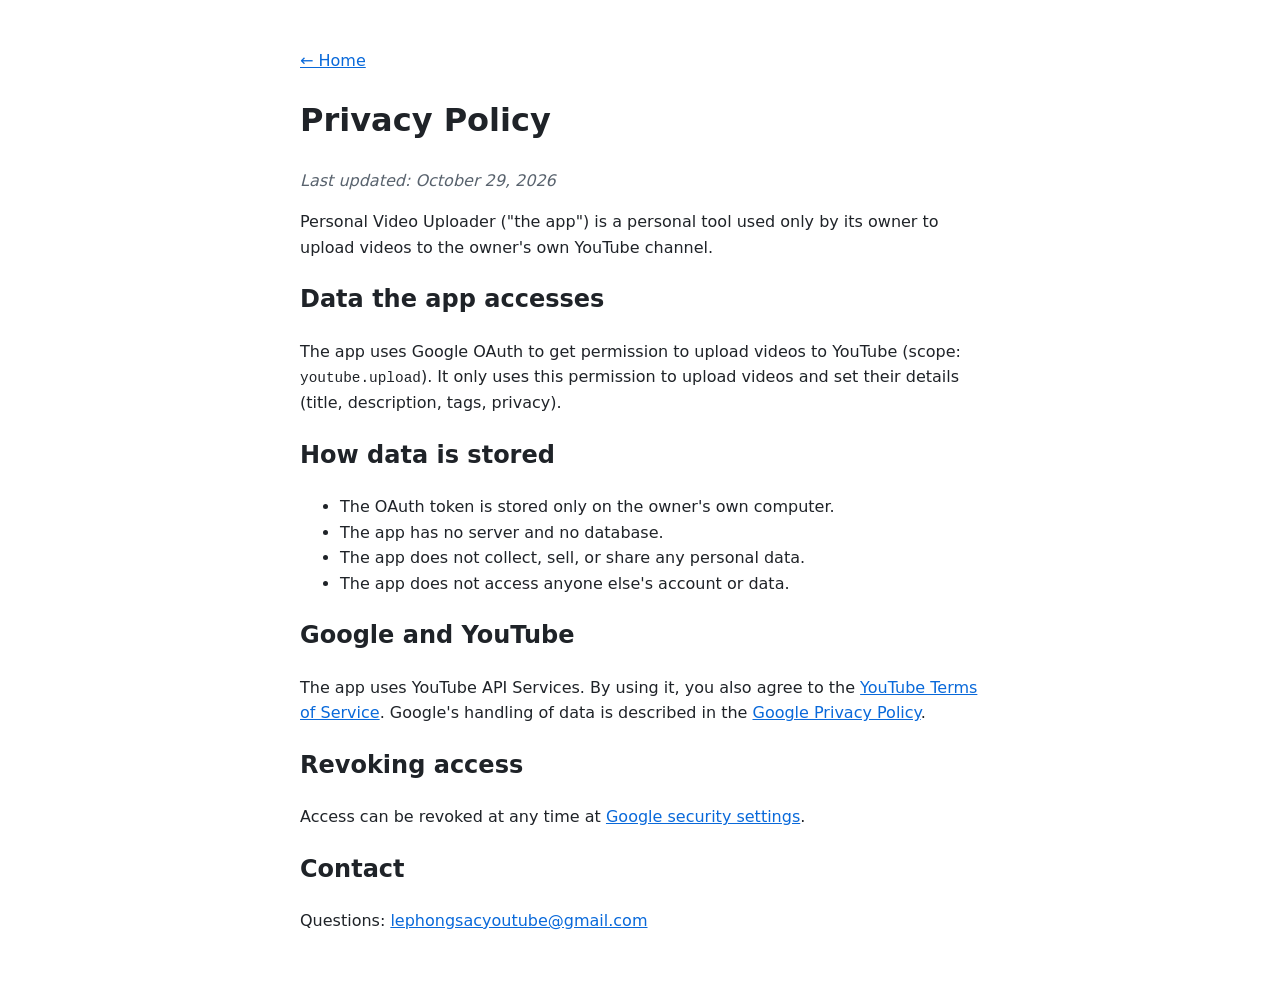
==== privacy.html @ 396a98a4 "Add homepage, privacy policy and terms pages Co-Authored-By: Claude Opus 5.5 <noreply@anthropic.com>" ====
<!doctype html>
<html lang="en">
<head>
<meta charset="utf-8">
<meta name="viewport" content="width=device-width, initial-scale=1">
<title>Privacy Policy</title>
<link rel="stylesheet" href="style.css">
</head>
<body>
<main>
  <p><a href="index.html">← Home</a></p>
  <h1>Privacy Policy</h1>
  <p><em>Last updated: October 29, 2026</em></p>

  <p>Personal Video Uploader ("the app") is a personal tool used only by its owner to upload videos to the owner's own YouTube channel.</p>

  <h2>Data the app accesses</h2>
  <p>The app uses Google OAuth to get permission to upload videos to YouTube (scope: <code>youtube.upload</code>). It only uses this permission to upload videos and set their details (title, description, tags, privacy).</p>

  <h2>How data is stored</h2>
  <ul>
    <li>The OAuth token is stored only on the owner's own computer.</li>
    <li>The app has no server and no database.</li>
    <li>The app does not collect, sell, or share any personal data.</li>
    <li>The app does not access anyone else's account or data.</li>
  </ul>

  <h2>Google and YouTube</h2>
  <p>The app uses YouTube API Services. By using it, you also agree to the <a href="https://www.youtube.com/t/terms">YouTube Terms of Service</a>. Google's handling of data is described in the <a href="https://policies.google.com/privacy">Google Privacy Policy</a>.</p>

  <h2>Revoking access</h2>
  <p>Access can be revoked at any time at <a href="https://myaccount.google.com/permissions">Google security settings</a>.</p>

  <h2>Contact</h2>
  <p>Questions: <a href="mailto:lephongsacyoutube@gmail.com">lephongsacyoutube@gmail.com</a></p>
</main>
</body>
</html>
---- style.css ----
:root {
  --bg: #ffffff;
  --text: #1f2328;
  --muted: #59636e;
  --link: #0969da;
}
@media (prefers-color-scheme: dark) {
  :root {
    --bg: #0d1117;
    --text: #e6edf3;
    --muted: #9198a1;
    --link: #4493f8;
  }
}
body {
  margin: 0;
  background: var(--bg);
  color: var(--text);
  font: 16px/1.6 system-ui, -apple-system, "Segoe UI", sans-serif;
}
main {
  max-width: 680px;
  margin: 0 auto;
  padding: 32px 16px;
}
a { color: var(--link); }
em { color: var(--muted); }
code { font-size: 0.9em; }
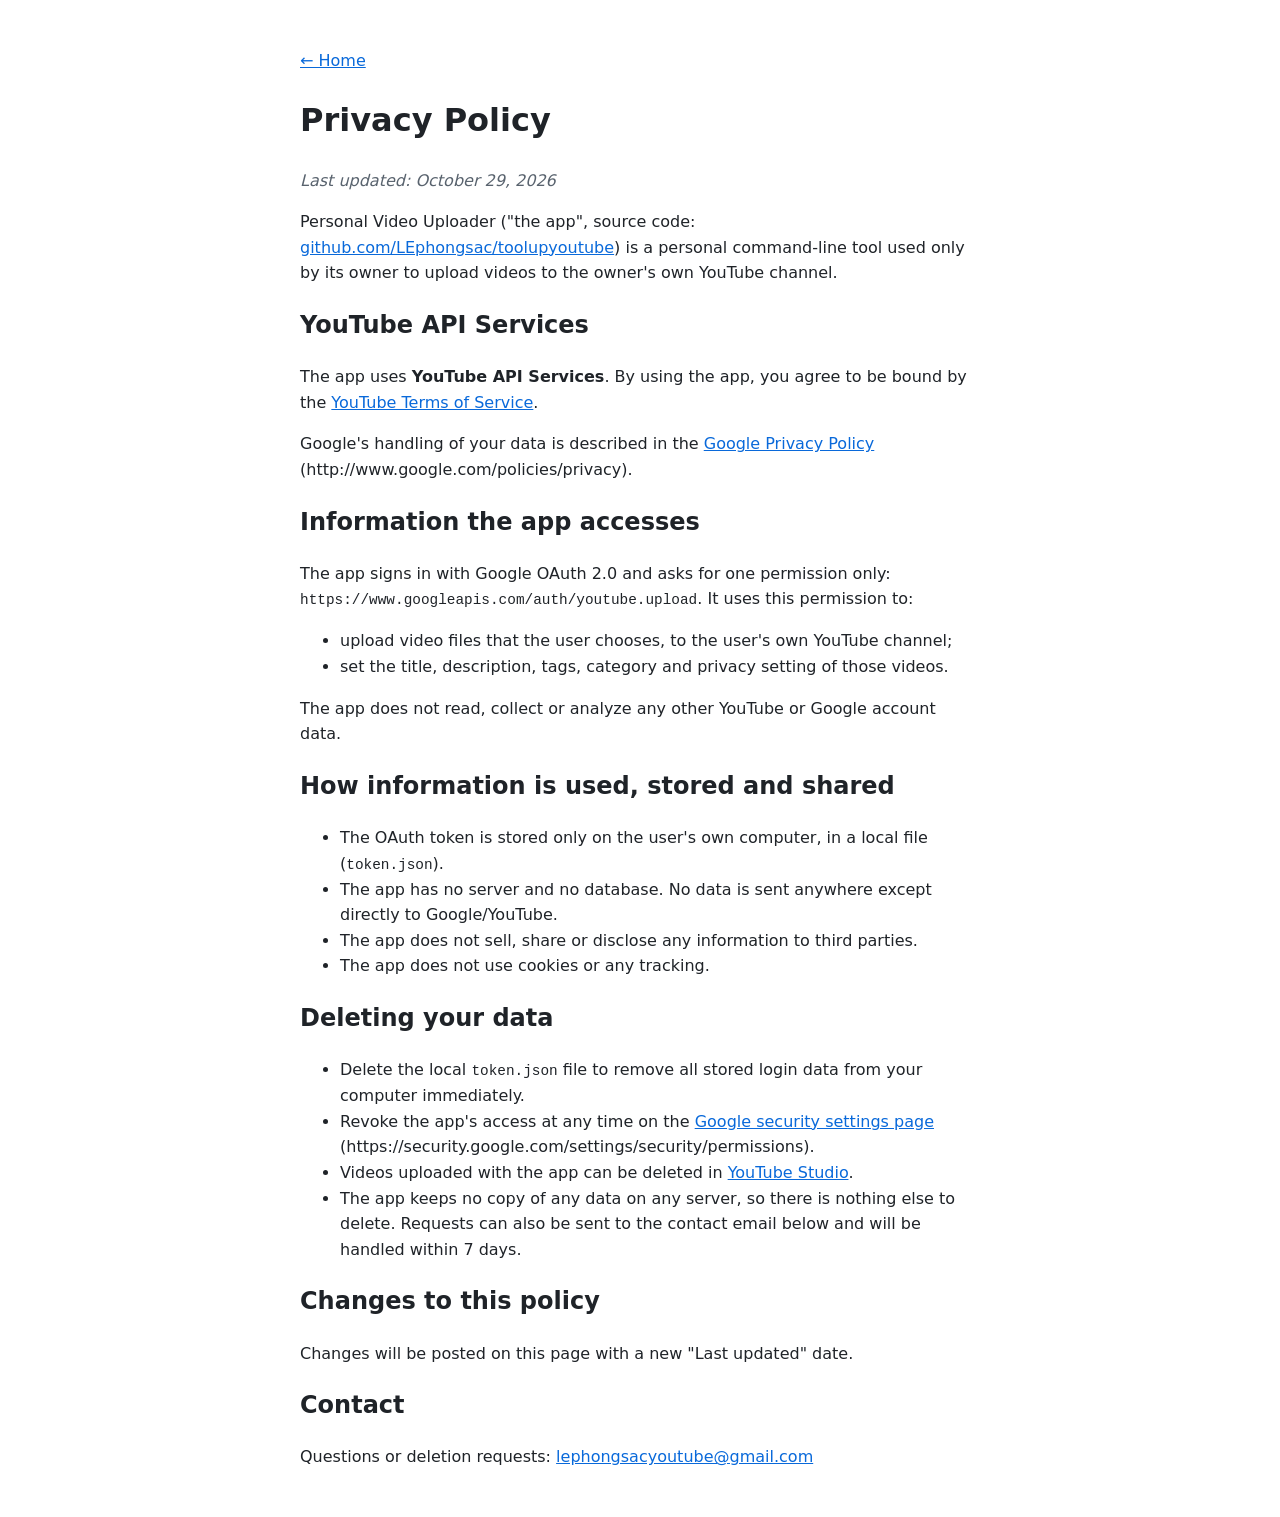
==== commit 93005c4f: "Add YouTube API Services and data deletion sections to privacy policy Co-Authored-By: Claude Opus 5." ====
--- a/privacy.html
+++ b/privacy.html
@@ -12,27 +12,41 @@
   <h1>Privacy Policy</h1>
   <p><em>Last updated: October 29, 2026</em></p>
 
-  <p>Personal Video Uploader ("the app") is a personal tool used only by its owner to upload videos to the owner's own YouTube channel.</p>
+  <p>Personal Video Uploader ("the app", source code: <a href="https://github.com/LEphongsac/toolupyoutube">github.com/LEphongsac/toolupyoutube</a>) is a personal command-line tool used only by its owner to upload videos to the owner's own YouTube channel.</p>
 
-  <h2>Data the app accesses</h2>
-  <p>The app uses Google OAuth to get permission to upload videos to YouTube (scope: <code>youtube.upload</code>). It only uses this permission to upload videos and set their details (title, description, tags, privacy).</p>
+  <h2>YouTube API Services</h2>
+  <p>The app uses <strong>YouTube API Services</strong>. By using the app, you agree to be bound by the <a href="https://www.youtube.com/t/terms">YouTube Terms of Service</a>.</p>
+  <p>Google's handling of your data is described in the <a href="https://policies.google.com/privacy">Google Privacy Policy</a> (http://www.google.com/policies/privacy).</p>
 
-  <h2>How data is stored</h2>
+  <h2>Information the app accesses</h2>
+  <p>The app signs in with Google OAuth 2.0 and asks for one permission only: <code>https://www.googleapis.com/auth/youtube.upload</code>. It uses this permission to:</p>
   <ul>
-    <li>The OAuth token is stored only on the owner's own computer.</li>
-    <li>The app has no server and no database.</li>
-    <li>The app does not collect, sell, or share any personal data.</li>
-    <li>The app does not access anyone else's account or data.</li>
+    <li>upload video files that the user chooses, to the user's own YouTube channel;</li>
+    <li>set the title, description, tags, category and privacy setting of those videos.</li>
+  </ul>
+  <p>The app does not read, collect or analyze any other YouTube or Google account data.</p>
+
+  <h2>How information is used, stored and shared</h2>
+  <ul>
+    <li>The OAuth token is stored only on the user's own computer, in a local file (<code>token.json</code>).</li>
+    <li>The app has no server and no database. No data is sent anywhere except directly to Google/YouTube.</li>
+    <li>The app does not sell, share or disclose any information to third parties.</li>
+    <li>The app does not use cookies or any tracking.</li>
   </ul>
 
-  <h2>Google and YouTube</h2>
-  <p>The app uses YouTube API Services. By using it, you also agree to the <a href="https://www.youtube.com/t/terms">YouTube Terms of Service</a>. Google's handling of data is described in the <a href="https://policies.google.com/privacy">Google Privacy Policy</a>.</p>
+  <h2>Deleting your data</h2>
+  <ul>
+    <li>Delete the local <code>token.json</code> file to remove all stored login data from your computer immediately.</li>
+    <li>Revoke the app's access at any time on the <a href="https://security.google.com/settings/security/permissions">Google security settings page</a> (https://security.google.com/settings/security/permissions).</li>
+    <li>Videos uploaded with the app can be deleted in <a href="https://studio.youtube.com">YouTube Studio</a>.</li>
+    <li>The app keeps no copy of any data on any server, so there is nothing else to delete. Requests can also be sent to the contact email below and will be handled within 7 days.</li>
+  </ul>
 
-  <h2>Revoking access</h2>
-  <p>Access can be revoked at any time at <a href="https://myaccount.google.com/permissions">Google security settings</a>.</p>
+  <h2>Changes to this policy</h2>
+  <p>Changes will be posted on this page with a new "Last updated" date.</p>
 
   <h2>Contact</h2>
-  <p>Questions: <a href="mailto:lephongsacyoutube@gmail.com">lephongsacyoutube@gmail.com</a></p>
+  <p>Questions or deletion requests: <a href="mailto:lephongsacyoutube@gmail.com">lephongsacyoutube@gmail.com</a></p>
 </main>
 </body>
 </html>
